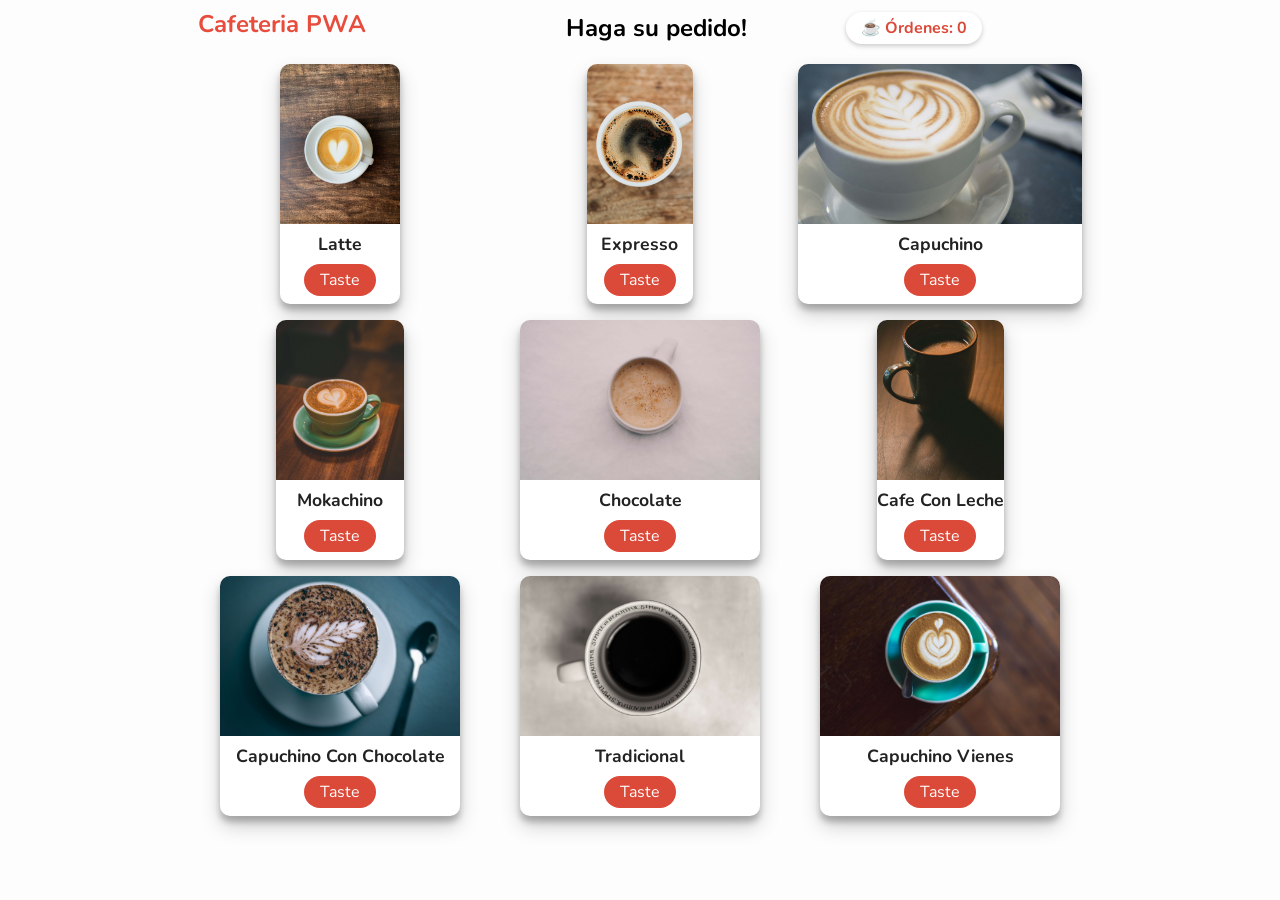
==== src/index.html @ 98258ee0 "Add: Funcionalidad de precios a los cafés según su tamaño y opción de rechazar operación" ====
<!DOCTYPE html>
<html lang="en">

<head>
  <meta charset="UTF-8">
  <meta name="viewport" content="width=device-width, initial-scale=1.0">
  <meta http-equiv="X-UA-Compatible" content="ie=edge">
  <link rel="stylesheet" href="css/style.css">
  <link rel="apple-touch-icon" href="images/icons/icon-72x72.png">
  <link rel="apple-touch-icon" href="images/icons/icon-96x96.png">
  <link rel="apple-touch-icon" href="images/icons/icon-128x128.png">
  <link rel="apple-touch-icon" href="images/icons/icon-144x144.png">
  <link rel="apple-touch-icon" href="images/icons/icon-152x152.png">
  <link rel="apple-touch-icon" href="images/icons/icon-192x192.png">
  <link rel="apple-touch-icon" href="images/icons/icon-384x384.png">
  <link rel="apple-touch-icon" href="images/icons/icon-512x512.png">
  <meta name="apple-mobile-web-app-status-bar" content="#db4938">
  <meta name="theme-color" content="#db4938">
  <title>Cafetería PWA</title>
</head>

<body>
  <main>
    <nav style="position: relative;">
      <h1>Cafeteria PWA</h1>
      <div></div>
      <h2>Haga su pedido!</h2>
      <div class="order-counter">
        ☕ Órdenes: <span id="counter-value">0</span>
      </div>
      <p></p>
    </nav>
    <div class="container"></div>
  </main>
  <script src="js/app.js"></script>
</body>

</html>
---- src/css/style.css ----
@import url("https://fonts.googleapis.com/css?family=Nunito:400,700&display=swap");

* {
  margin: 0;
  padding: 0;
  box-sizing: border-box;
}

body {
  background: #fdfdfd;
  font-family: "Nunito", sans-serif;
  font-size: 1rem;
}

main {
  max-width: 900px;
  margin: auto;
  padding: 0.5rem;
  text-align: center;
}

nav {
  display: flex;
  justify-content: space-between;
  align-items: center;
}

ul {
  list-style: none;
  display: flex;
}

li {
  margin-right: 1rem;
}

h1 {
  color: #e74c3c;
  margin-bottom: 0.5rem;
}

.container {
  display: grid;
  grid-template-columns: repeat(auto-fit, minmax(15rem, 1fr));
  grid-gap: 1rem;
  justify-content: center;
  align-items: center;
  margin: auto;
  padding: 1rem 0;
}

.card {
  display: flex;
  align-items: center;
  flex-direction: column;
  width: 15rem auto;
  height: 15rem;
  background: #fff;
  box-shadow: 0 10px 20px rgba(0, 0, 0, 0.19), 0 6px 6px rgba(0, 0, 0, 0.23);
  border-radius: 10px;
  margin: auto;
  overflow: hidden;
}

.card--avatar {
  width: 100%;
  height: 10rem;
  object-fit: cover;
}

.card--title {
  color: #222;
  font-weight: 700;
  text-transform: capitalize;
  font-size: 1.1rem;
  margin-top: 0.5rem;
}

.card--link {
  text-decoration: none;
  background: #db4938;
  color: #fff;
  padding: 0.3rem 1rem;
  border-radius: 20px;
}

.navbar {
  display: flex;
  justify-content: space-between;
  align-items: center;
  padding: 15px 20px;
  flex-wrap: wrap;
  gap: 15px;
}

.order-counter {
  background: #fff;
  color: #db4938;
  padding: 5px 15px;
  border-radius: 20px;
  font-weight: bold;
  box-shadow: 0 2px 5px rgba(0, 0, 0, 0.2);
  white-space: nowrap;
  transition: all 0.3s ease;
}

@media (max-width: 480px) {
  .navbar {
    justify-content: center;
    flex-direction: column;
    padding: 15px 10px;
  }

  .navbar h1 {
    margin: 0;
  }

  .order-counter {
    font-size: 0.9rem;
    padding: 4px 12px;
  }
}
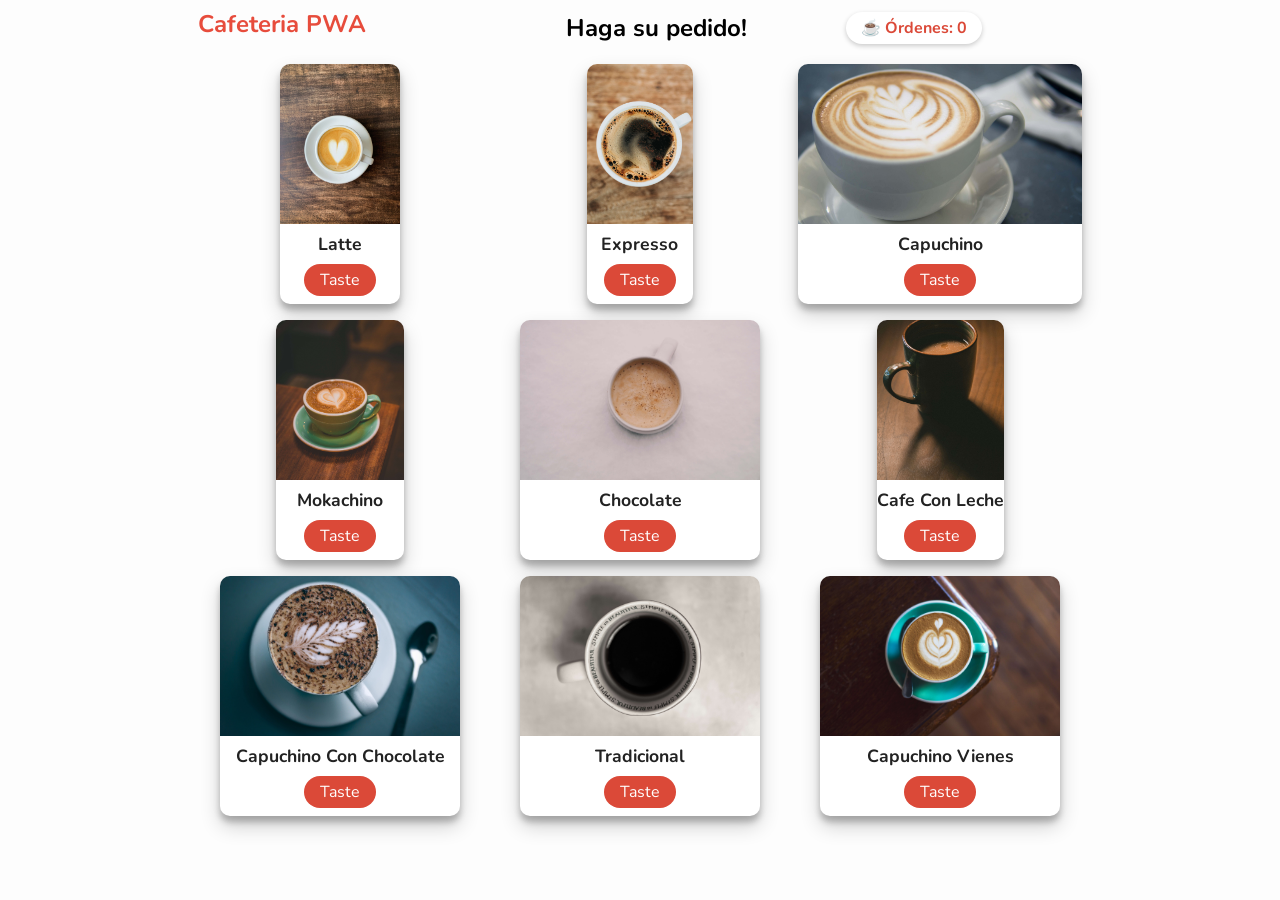
==== commit 8df01021: "Add: Funcionalidad carrito de pedidos con resumen" ====
--- a/src/index.html
+++ b/src/index.html
@@ -25,9 +25,11 @@
       <h1>Cafeteria PWA</h1>
       <div></div>
       <h2>Haga su pedido!</h2>
-      <div class="order-counter">
-        ☕ Órdenes: <span id="counter-value">0</span>
-      </div>
+      <a href="cart.html" class="order-counter-link">
+        <div class="order-counter">
+          ☕ Órdenes: <span id="counter-value">0</span>
+        </div>
+      </a>
       <p></p>
     </nav>
     <div class="container"></div>
--- a/src/css/style.css
+++ b/src/css/style.css
@@ -104,6 +104,18 @@
   transition: all 0.3s ease;
 }
 
+.order-counter-link {
+  text-decoration: none;
+  cursor: pointer;
+}
+
+.order-counter-link:hover .order-counter {
+  background: #db4938;
+  color: #fff;
+  transform: translateY(-2px);
+  box-shadow: 0 4px 8px rgba(0, 0, 0, 0.3);
+}
+
 @media (max-width: 480px) {
   .navbar {
     justify-content: center;
